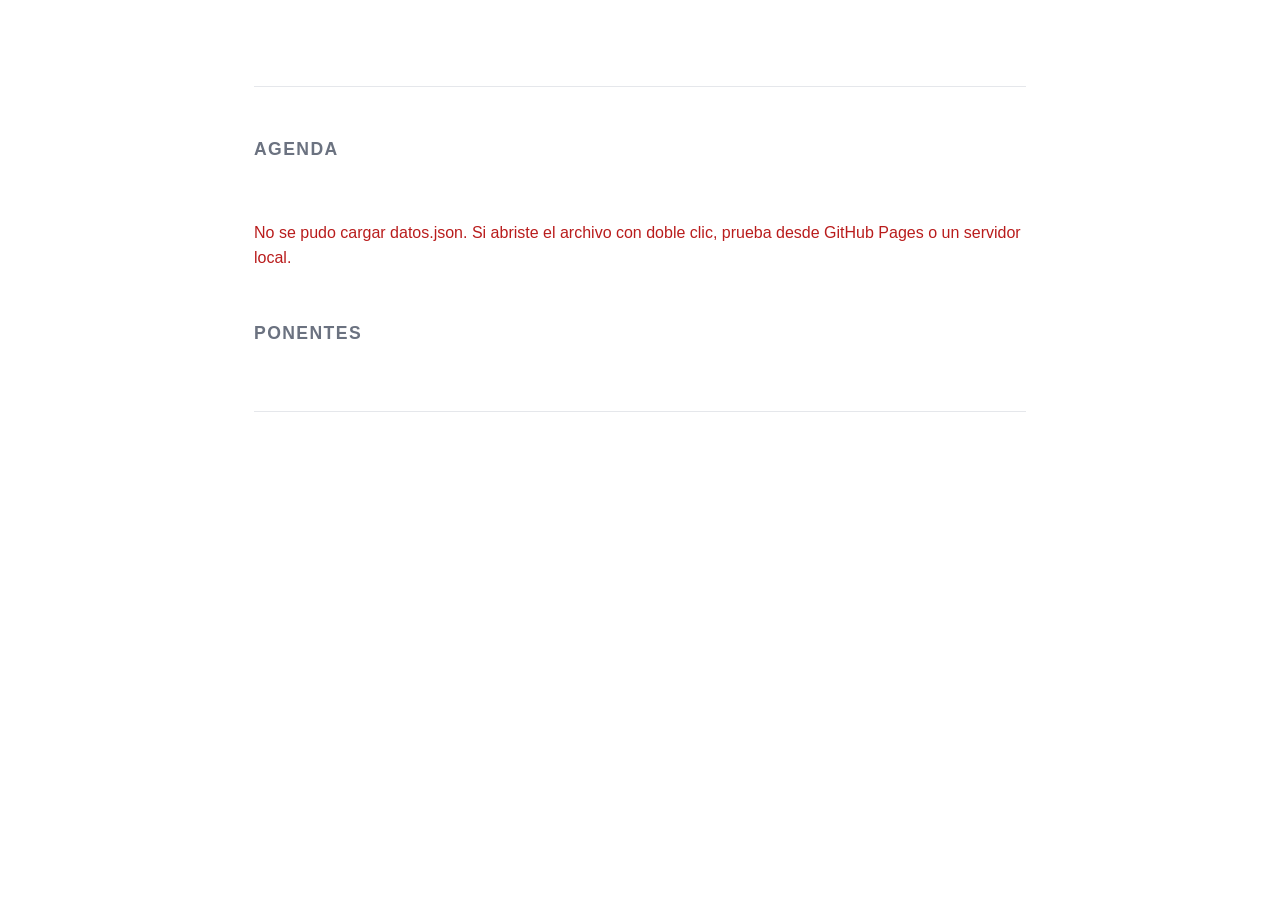
==== index.html @ ae920e00 "Add initial HTML structure for event page" ====
<!DOCTYPE html>
<html lang="es">
<head>
<meta charset="UTF-8">
<meta name="viewport" content="width=device-width, initial-scale=1.0">
<title>Jornadas de Investigación 2026</title>
<style>
  * { box-sizing: border-box; margin: 0; padding: 0; }
  :root {
    --text: #1a1a1a;
    --muted: #6b7280;
    --line: #e5e7eb;
    --bg: #ffffff;
    --accent: #111827;
  }
  body {
    font-family: -apple-system, BlinkMacSystemFont, "Segoe UI", Roboto, sans-serif;
    background: var(--bg);
    color: var(--text);
    line-height: 1.6;
    font-size: 16px;
  }
  .wrap { max-width: 820px; margin: 0 auto; padding: 3rem 1.5rem 5rem; }

  header {
    margin-bottom: 3rem;
    padding-bottom: 2rem;
    border-bottom: 1px solid var(--line);
  }
  header h1 { font-size: 1.9rem; font-weight: 600; letter-spacing: -0.02em; margin-bottom: 0.4rem; }
  header p { color: var(--muted); font-size: 1rem; }

  h2 {
    font-size: 1.1rem;
    font-weight: 600;
    text-transform: uppercase;
    letter-spacing: 0.08em;
    color: var(--muted);
    margin: 3rem 0 1.5rem;
  }

  .days { display: flex; flex-wrap: wrap; gap: 0.4rem; margin-bottom: 2rem; }
  .days button {
    background: none;
    border: 1px solid var(--line);
    padding: 0.45rem 0.9rem;
    border-radius: 6px;
    cursor: pointer;
    font-size: 0.88rem;
    font-family: inherit;
    color: var(--muted);
    transition: all 0.15s;
  }
  .days button:hover { border-color: var(--muted); color: var(--text); }
  .days button.active { background: var(--accent); color: white; border-color: var(--accent); }

  .day { display: none; }
  .day.active { display: block; }

  .slot {
    display: grid;
    grid-template-columns: 130px 1fr;
    gap: 1.5rem;
    padding: 1.1rem 0;
    border-bottom: 1px solid var(--line);
  }
  .slot:last-child { border-bottom: none; }
  .slot time {
    font-size: 0.85rem;
    color: var(--muted);
    font-variant-numeric: tabular-nums;
    padding-top: 0.15rem;
  }
  .slot-body { display: flex; flex-direction: column; gap: 0.9rem; }
  .item h3 { font-size: 1rem; font-weight: 500; margin-bottom: 0.2rem; }
  .item p { font-size: 0.88rem; color: var(--muted); }
  .item .nota { font-size: 0.82rem; color: var(--muted); font-style: italic; }

  .slot[data-tipo="pausa"] .item h3 {
    font-weight: 400;
    color: var(--muted);
    font-style: italic;
  }
  .slot[data-tipo="destacado"] .item h3 { font-weight: 600; }

  @media (min-width: 700px) {
    .slot-body.split {
      display: grid;
      grid-template-columns: 1fr 1fr;
      gap: 1.5rem;
    }
  }

  .speaker { padding: 1.5rem 0; border-bottom: 1px solid var(--line); }
  .speaker:last-child { border-bottom: none; }
  .speaker h3 { font-size: 1.05rem; font-weight: 600; margin-bottom: 0.15rem; }
  .speaker .country { font-size: 0.82rem; color: var(--muted); margin-bottom: 0.7rem; display: block; }
  .speaker p { font-size: 0.92rem; color: #374151; }

  footer {
    margin-top: 4rem;
    padding-top: 2rem;
    border-top: 1px solid var(--line);
    font-size: 0.85rem;
    color: var(--muted);
  }

  @media (max-width: 600px) {
    .wrap { padding: 2rem 1.2rem 4rem; }
    header h1 { font-size: 1.5rem; }
    .slot { grid-template-columns: 1fr; gap: 0.3rem; }
    .slot time { font-size: 0.8rem; }
  }
</style>
</head>
<body>

<div class="wrap">
  <header>
    <h1 id="titulo"></h1>
    <p id="subtitulo"></p>
  </header>

  <section>
    <h2>Agenda</h2>
    <div class="days" id="days"></div>
    <div id="agenda"></div>
  </section>

  <section>
    <h2>Ponentes</h2>
    <div id="ponentes"></div>
  </section>

  <footer id="footer"></footer>
</div>

<script>
  const el = (tag, cls) => {
    const n = document.createElement(tag);
    if (cls) n.className = cls;
    return n;
  };

  function renderEvento(evento) {
    document.getElementById('titulo').textContent = evento.titulo;
    document.getElementById('subtitulo').textContent = `${evento.fechas} · ${evento.lugar}`;
    document.getElementById('footer').textContent =
      `${evento.titulo} · ${evento.lugar} · ${new Date().getFullYear()}`;
    document.title = evento.titulo;
  }

  function renderAgenda(agenda) {
    const daysBar = document.getElementById('days');
    const cont = document.getElementById('agenda');

    agenda.forEach((dia, i) => {
      // Botón de día
      const btn = el('button', i === 0 ? 'active' : '');
      btn.textContent = dia.etiqueta;
      btn.dataset.day = dia.id;
      btn.addEventListener('click', () => {
        daysBar.querySelectorAll('button').forEach(b => b.classList.remove('active'));
        cont.querySelectorAll('.day').forEach(d => d.classList.remove('active'));
        btn.classList.add('active');
        document.getElementById('day-' + dia.id).classList.add('active');
      });
      daysBar.appendChild(btn);

      // Contenedor del día
      const dayDiv = el('div', 'day' + (i === 0 ? ' active' : ''));
      dayDiv.id = 'day-' + dia.id;

      dia.bloques.forEach(bloque => {
        const slot = el('div', 'slot');
        if (bloque.tipo) slot.dataset.tipo = bloque.tipo;

        const time = el('time');
        time.textContent = bloque.hora;
        slot.appendChild(time);

        const body = el('div', 'slot-body');
        if (bloque.items.length > 1) body.classList.add('split');

        bloque.items.forEach(item => {
          const div = el('div', 'item');
          const h3 = el('h3');
          h3.textContent = item.titulo;
          div.appendChild(h3);

          const meta = [item.ponente, item.lugar].filter(Boolean).join(' · ');
          if (meta) {
            const p = el('p');
            p.textContent = meta;
            div.appendChild(p);
          }
          if (item.nota) {
            const n = el('p', 'nota');
            n.textContent = item.nota;
            div.appendChild(n);
          }
          body.appendChild(div);
        });

        slot.appendChild(body);
        dayDiv.appendChild(slot);
      });

      cont.appendChild(dayDiv);
    });
  }

  function renderPonentes(ponentes) {
    const cont = document.getElementById('ponentes');
    ponentes.forEach(p => {
      const div = el('div', 'speaker');
      const h3 = el('h3');
      h3.textContent = p.nombre;
      div.appendChild(h3);

      const c = el('span', 'country');
      c.textContent = p.pais;
      div.appendChild(c);

      if (p.bio) {
        const bio = el('p');
        bio.textContent = p.bio;
        div.appendChild(bio);
      }
      cont.appendChild(div);
    });
  }

  fetch('datos.json')
    .then(res => res.json())
    .then(data => {
      renderEvento(data.evento);
      renderAgenda(data.agenda);
      renderPonentes(data.ponentes);
    })
    .catch(err => {
      document.getElementById('agenda').innerHTML =
        '<p style="color:#b91c1c">No se pudo cargar datos.json. Si abriste el archivo con doble clic, prueba desde GitHub Pages o un servidor local.</p>';
      console.error(err);
    });
</script>

</body>
</html>
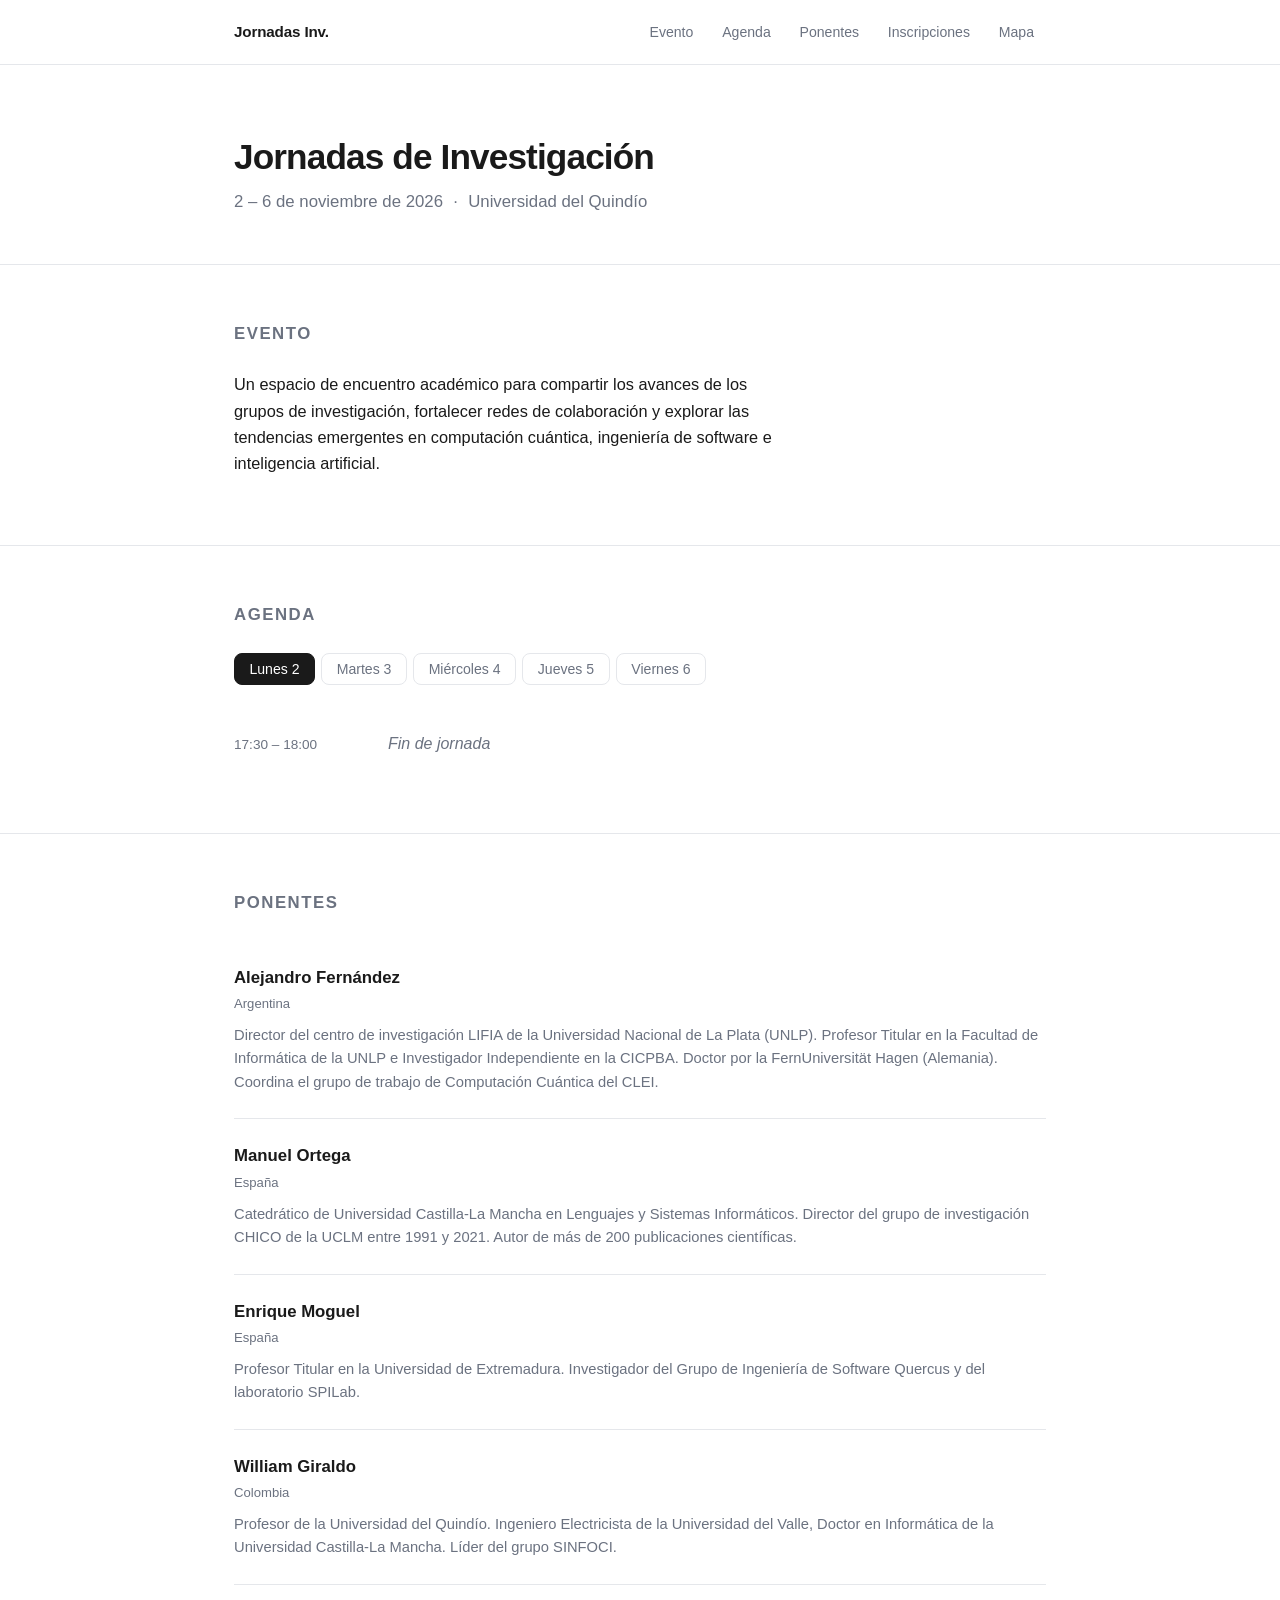
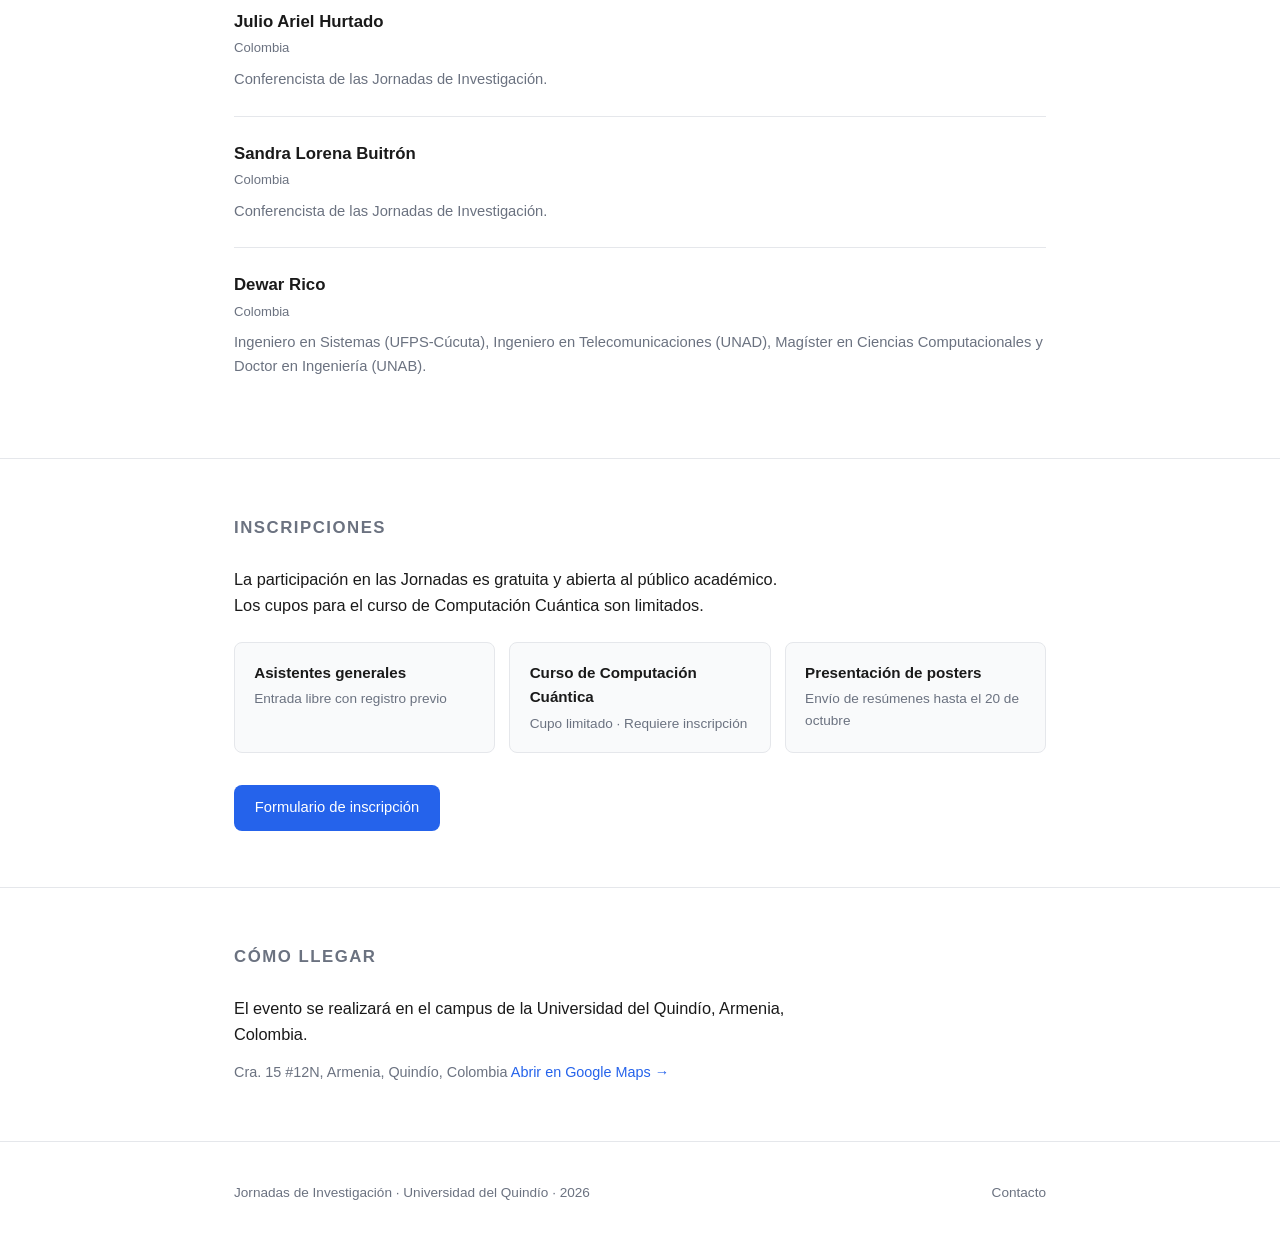
==== commit 25685d7d: "Refactor index.html for improved layout and styles Updated HTML structure and styles for better layo" ====
--- a/index.html
+++ b/index.html
@@ -3,56 +3,156 @@
 <head>
 <meta charset="UTF-8">
 <meta name="viewport" content="width=device-width, initial-scale=1.0">
-<title>Jornadas de Investigación 2026</title>
+<title>Jornadas de Investigación</title>
 <style>
   * { box-sizing: border-box; margin: 0; padding: 0; }
+
   :root {
-    --text: #1a1a1a;
-    --muted: #6b7280;
-    --line: #e5e7eb;
-    --bg: #ffffff;
-    --accent: #111827;
-  }
+    --color-acento: #2563eb;
+    --color-texto: #1a1a1a;
+    --color-texto-suave: #6b7280;
+    --color-fondo: #ffffff;
+    --color-fondo-suave: #f9fafb;
+    --color-borde: #e5e7eb;
+    --fuente: -apple-system, BlinkMacSystemFont, "Segoe UI", Roboto, sans-serif;
+    --ancho-maximo: 860px;
+    --radio-borde: 8px;
+  }
+
+  html { scroll-behavior: smooth; scroll-padding-top: 70px; }
+
   body {
-    font-family: -apple-system, BlinkMacSystemFont, "Segoe UI", Roboto, sans-serif;
-    background: var(--bg);
-    color: var(--text);
+    font-family: var(--fuente);
+    background: var(--color-fondo);
+    color: var(--color-texto);
     line-height: 1.6;
     font-size: 16px;
-  }
-  .wrap { max-width: 820px; margin: 0 auto; padding: 3rem 1.5rem 5rem; }
-
-  header {
-    margin-bottom: 3rem;
-    padding-bottom: 2rem;
-    border-bottom: 1px solid var(--line);
-  }
-  header h1 { font-size: 1.9rem; font-weight: 600; letter-spacing: -0.02em; margin-bottom: 0.4rem; }
-  header p { color: var(--muted); font-size: 1rem; }
+    -webkit-font-smoothing: antialiased;
+  }
+
+  .wrap {
+    max-width: var(--ancho-maximo);
+    margin: 0 auto;
+    padding: 0 1.5rem;
+  }
+
+  /* ---------- NAV ---------- */
+  .nav {
+    position: sticky;
+    top: 0;
+    z-index: 100;
+    background: rgba(255, 255, 255, 0.95);
+    backdrop-filter: saturate(180%) blur(8px);
+    border-bottom: 1px solid var(--color-borde);
+  }
+  .nav-inner {
+    max-width: var(--ancho-maximo);
+    margin: 0 auto;
+    padding: 0.9rem 1.5rem;
+    display: flex;
+    align-items: center;
+    justify-content: space-between;
+    gap: 1.5rem;
+  }
+  .nav-brand {
+    font-weight: 600;
+    font-size: 0.95rem;
+    color: var(--color-texto);
+    text-decoration: none;
+    letter-spacing: -0.01em;
+    white-space: nowrap;
+  }
+  .nav-links {
+    display: flex;
+    gap: 0.3rem;
+    list-style: none;
+    overflow-x: auto;
+    scrollbar-width: none;
+  }
+  .nav-links::-webkit-scrollbar { display: none; }
+  .nav-links a {
+    display: inline-block;
+    padding: 0.4rem 0.75rem;
+    font-size: 0.88rem;
+    color: var(--color-texto-suave);
+    text-decoration: none;
+    border-radius: var(--radio-borde);
+    transition: color 0.15s, background 0.15s;
+    white-space: nowrap;
+  }
+  .nav-links a:hover {
+    color: var(--color-acento);
+    background: var(--color-fondo-suave);
+  }
+
+  /* ---------- HERO ---------- */
+  .hero {
+    padding: 4.5rem 0 3rem;
+    border-bottom: 1px solid var(--color-borde);
+  }
+  .hero h1 {
+    font-size: 2.2rem;
+    font-weight: 600;
+    letter-spacing: -0.025em;
+    line-height: 1.15;
+    margin-bottom: 0.7rem;
+  }
+  .hero .meta {
+    color: var(--color-texto-suave);
+    font-size: 1.05rem;
+  }
+  .hero .meta span + span::before {
+    content: " · ";
+    margin: 0 0.35rem;
+  }
+
+  /* ---------- SECCIONES ---------- */
+  section.block {
+    padding: 3.5rem 0;
+    border-bottom: 1px solid var(--color-borde);
+  }
+  section.block:last-of-type { border-bottom: none; }
 
   h2 {
-    font-size: 1.1rem;
+    font-size: 1.05rem;
     font-weight: 600;
     text-transform: uppercase;
-    letter-spacing: 0.08em;
-    color: var(--muted);
-    margin: 3rem 0 1.5rem;
-  }
-
-  .days { display: flex; flex-wrap: wrap; gap: 0.4rem; margin-bottom: 2rem; }
+    letter-spacing: 0.09em;
+    color: var(--color-texto-suave);
+    margin-bottom: 1.5rem;
+  }
+
+  p.lead {
+    font-size: 1.02rem;
+    color: var(--color-texto);
+    max-width: 62ch;
+    margin-bottom: 0.8rem;
+  }
+
+  /* ---------- AGENDA ---------- */
+  .days {
+    display: flex;
+    flex-wrap: wrap;
+    gap: 0.4rem;
+    margin-bottom: 1.8rem;
+  }
   .days button {
     background: none;
-    border: 1px solid var(--line);
+    border: 1px solid var(--color-borde);
     padding: 0.45rem 0.9rem;
-    border-radius: 6px;
+    border-radius: var(--radio-borde);
     cursor: pointer;
     font-size: 0.88rem;
     font-family: inherit;
-    color: var(--muted);
+    color: var(--color-texto-suave);
     transition: all 0.15s;
   }
-  .days button:hover { border-color: var(--muted); color: var(--text); }
-  .days button.active { background: var(--accent); color: white; border-color: var(--accent); }
+  .days button:hover { border-color: var(--color-texto-suave); color: var(--color-texto); }
+  .days button.active {
+    background: var(--color-texto);
+    color: white;
+    border-color: var(--color-texto);
+  }
 
   .day { display: none; }
   .day.active { display: block; }
@@ -62,112 +162,262 @@
     grid-template-columns: 130px 1fr;
     gap: 1.5rem;
     padding: 1.1rem 0;
-    border-bottom: 1px solid var(--line);
+    border-bottom: 1px solid var(--color-borde);
   }
   .slot:last-child { border-bottom: none; }
   .slot time {
     font-size: 0.85rem;
-    color: var(--muted);
+    color: var(--color-texto-suave);
     font-variant-numeric: tabular-nums;
     padding-top: 0.15rem;
   }
   .slot-body { display: flex; flex-direction: column; gap: 0.9rem; }
-  .item h3 { font-size: 1rem; font-weight: 500; margin-bottom: 0.2rem; }
-  .item p { font-size: 0.88rem; color: var(--muted); }
-  .item .nota { font-size: 0.82rem; color: var(--muted); font-style: italic; }
-
+  .item h3 { font-size: 1rem; font-weight: 500; margin-bottom: 0.15rem; }
+  .item p { font-size: 0.88rem; color: var(--color-texto-suave); }
+  .item .nota { font-size: 0.82rem; font-style: italic; }
   .slot[data-tipo="pausa"] .item h3 {
     font-weight: 400;
-    color: var(--muted);
+    color: var(--color-texto-suave);
     font-style: italic;
   }
   .slot[data-tipo="destacado"] .item h3 { font-weight: 600; }
 
   @media (min-width: 700px) {
-    .slot-body.split {
-      display: grid;
-      grid-template-columns: 1fr 1fr;
-      gap: 1.5rem;
-    }
-  }
-
-  .speaker { padding: 1.5rem 0; border-bottom: 1px solid var(--line); }
+    .slot-body.split { display: grid; grid-template-columns: 1fr 1fr; gap: 1.5rem; }
+  }
+
+  /* ---------- PONENTES ---------- */
+  .speaker {
+    padding: 1.5rem 0;
+    border-bottom: 1px solid var(--color-borde);
+  }
   .speaker:last-child { border-bottom: none; }
-  .speaker h3 { font-size: 1.05rem; font-weight: 600; margin-bottom: 0.15rem; }
-  .speaker .country { font-size: 0.82rem; color: var(--muted); margin-bottom: 0.7rem; display: block; }
-  .speaker p { font-size: 0.92rem; color: #374151; }
-
+  .speaker h3 { font-size: 1.05rem; font-weight: 600; margin-bottom: 0.1rem; }
+  .speaker .country {
+    font-size: 0.82rem;
+    color: var(--color-texto-suave);
+    margin-bottom: 0.6rem;
+    display: block;
+  }
+  .speaker p { font-size: 0.92rem; color: var(--color-texto-suave); }
+
+  /* ---------- INSCRIPCIONES ---------- */
+  .insc-items {
+    display: grid;
+    gap: 0.9rem;
+    margin: 1.5rem 0 2rem;
+    grid-template-columns: repeat(auto-fit, minmax(220px, 1fr));
+  }
+  .insc-item {
+    padding: 1.1rem 1.2rem;
+    border: 1px solid var(--color-borde);
+    border-radius: var(--radio-borde);
+    background: var(--color-fondo-suave);
+  }
+  .insc-item h3 { font-size: 0.95rem; font-weight: 600; margin-bottom: 0.2rem; }
+  .insc-item p { font-size: 0.85rem; color: var(--color-texto-suave); }
+
+  .btn {
+    display: inline-block;
+    padding: 0.7rem 1.3rem;
+    background: var(--color-acento);
+    color: white;
+    text-decoration: none;
+    border-radius: var(--radio-borde);
+    font-size: 0.92rem;
+    font-weight: 500;
+    transition: opacity 0.15s;
+  }
+  .btn:hover { opacity: 0.88; }
+
+  /* ---------- MAPA ---------- */
+  .map-embed {
+    width: 100%;
+    aspect-ratio: 16 / 9;
+    border: 1px solid var(--color-borde);
+    border-radius: var(--radio-borde);
+    overflow: hidden;
+    margin-top: 1.2rem;
+    background: var(--color-fondo-suave);
+  }
+  .map-embed iframe { width: 100%; height: 100%; border: 0; display: block; }
+  .map-address {
+    font-size: 0.9rem;
+    color: var(--color-texto-suave);
+    margin-top: 0.9rem;
+  }
+  .map-address a { color: var(--color-acento); text-decoration: none; }
+  .map-address a:hover { text-decoration: underline; }
+
+  /* ---------- FOOTER ---------- */
   footer {
-    margin-top: 4rem;
-    padding-top: 2rem;
-    border-top: 1px solid var(--line);
+    padding: 2.5rem 0 3rem;
     font-size: 0.85rem;
-    color: var(--muted);
-  }
-
-  @media (max-width: 600px) {
-    .wrap { padding: 2rem 1.2rem 4rem; }
-    header h1 { font-size: 1.5rem; }
+    color: var(--color-texto-suave);
+    display: flex;
+    flex-wrap: wrap;
+    gap: 1rem;
+    justify-content: space-between;
+    align-items: center;
+    border-top: 1px solid var(--color-borde);
+  }
+  footer a { color: var(--color-texto-suave); text-decoration: none; }
+  footer a:hover { color: var(--color-acento); }
+
+  /* ---------- MOBILE ---------- */
+  @media (max-width: 640px) {
+    .hero { padding: 3rem 0 2rem; }
+    .hero h1 { font-size: 1.65rem; }
+    section.block { padding: 2.5rem 0; }
     .slot { grid-template-columns: 1fr; gap: 0.3rem; }
     .slot time { font-size: 0.8rem; }
+    .nav-brand { display: none; }
+    .nav-inner { padding: 0.7rem 1.2rem; justify-content: center; }
   }
 </style>
 </head>
 <body>
 
-<div class="wrap">
-  <header>
-    <h1 id="titulo"></h1>
-    <p id="subtitulo"></p>
-  </header>
-
-  <section>
+<!-- NAV -->
+<nav class="nav">
+  <div class="nav-inner">
+    <a href="#top" class="nav-brand" id="nav-brand"></a>
+    <ul class="nav-links" id="nav-links"></ul>
+  </div>
+</nav>
+
+<!-- HERO -->
+<header class="hero" id="top">
+  <div class="wrap">
+    <h1 id="hero-titulo"></h1>
+    <p class="meta" id="hero-meta"></p>
+  </div>
+</header>
+
+<!-- EVENTO -->
+<section class="block" id="evento">
+  <div class="wrap">
+    <h2>Evento</h2>
+    <p class="lead" id="evento-desc"></p>
+  </div>
+</section>
+
+<!-- AGENDA -->
+<section class="block" id="agenda">
+  <div class="wrap">
     <h2>Agenda</h2>
     <div class="days" id="days"></div>
-    <div id="agenda"></div>
-  </section>
-
-  <section>
+    <div id="agenda-container"></div>
+  </div>
+</section>
+
+<!-- PONENTES -->
+<section class="block" id="ponentes">
+  <div class="wrap">
     <h2>Ponentes</h2>
-    <div id="ponentes"></div>
-  </section>
-
-  <footer id="footer"></footer>
-</div>
+    <div id="ponentes-container"></div>
+  </div>
+</section>
+
+<!-- INSCRIPCIONES -->
+<section class="block" id="inscripciones">
+  <div class="wrap">
+    <h2 id="insc-titulo">Inscripciones</h2>
+    <p class="lead" id="insc-desc"></p>
+    <div class="insc-items" id="insc-items"></div>
+    <a href="#" class="btn" id="insc-boton"></a>
+  </div>
+</section>
+
+<!-- MAPA -->
+<section class="block" id="mapa">
+  <div class="wrap">
+    <h2 id="mapa-titulo">Cómo llegar</h2>
+    <p class="lead" id="mapa-desc"></p>
+    <div class="map-embed" id="mapa-embed"></div>
+    <p class="map-address" id="mapa-address"></p>
+  </div>
+</section>
+
+<!-- FOOTER -->
+<footer>
+  <div class="wrap" style="display:flex;flex-wrap:wrap;gap:1rem;justify-content:space-between;align-items:center;width:100%;">
+    <span id="footer-texto"></span>
+    <span id="footer-enlaces"></span>
+  </div>
+</footer>
 
 <script>
+  const $ = id => document.getElementById(id);
   const el = (tag, cls) => {
     const n = document.createElement(tag);
     if (cls) n.className = cls;
     return n;
   };
 
-  function renderEvento(evento) {
-    document.getElementById('titulo').textContent = evento.titulo;
-    document.getElementById('subtitulo').textContent = `${evento.fechas} · ${evento.lugar}`;
-    document.getElementById('footer').textContent =
-      `${evento.titulo} · ${evento.lugar} · ${new Date().getFullYear()}`;
-    document.title = evento.titulo;
-  }
-
+  /* -------- TEMA -------- */
+  function aplicarTema(t) {
+    if (!t) return;
+    const root = document.documentElement;
+    const map = {
+      colorAcento: '--color-acento',
+      colorTexto: '--color-texto',
+      colorTextoSuave: '--color-texto-suave',
+      colorFondo: '--color-fondo',
+      colorFondoSuave: '--color-fondo-suave',
+      colorBorde: '--color-borde',
+      fuente: '--fuente',
+      anchoMaximo: '--ancho-maximo',
+      radioBorde: '--radio-borde'
+    };
+    Object.entries(map).forEach(([k, v]) => {
+      if (t[k]) root.style.setProperty(v, t[k]);
+    });
+  }
+
+  /* -------- EVENTO / HERO / NAV -------- */
+  function renderEvento(ev, nav) {
+    document.title = ev.titulo;
+    $('hero-titulo').textContent = ev.titulo;
+    const meta = $('hero-meta');
+    meta.innerHTML = '';
+    [ev.fechas, ev.lugar].filter(Boolean).forEach(txt => {
+      const s = el('span');
+      s.textContent = txt;
+      meta.appendChild(s);
+    });
+
+    $('nav-brand').textContent = ev.tituloCorto || ev.titulo;
+    $('evento-desc').textContent = ev.descripcion || '';
+
+    const links = $('nav-links');
+    links.innerHTML = '';
+    nav.forEach(item => {
+      const li = el('li');
+      const a = el('a');
+      a.href = '#' + item.ancla;
+      a.textContent = item.etiqueta;
+      li.appendChild(a);
+      links.appendChild(li);
+    });
+  }
+
+  /* -------- AGENDA -------- */
   function renderAgenda(agenda) {
-    const daysBar = document.getElementById('days');
-    const cont = document.getElementById('agenda');
+    const daysBar = $('days');
+    const cont = $('agenda-container');
 
     agenda.forEach((dia, i) => {
-      // Botón de día
       const btn = el('button', i === 0 ? 'active' : '');
       btn.textContent = dia.etiqueta;
-      btn.dataset.day = dia.id;
       btn.addEventListener('click', () => {
         daysBar.querySelectorAll('button').forEach(b => b.classList.remove('active'));
         cont.querySelectorAll('.day').forEach(d => d.classList.remove('active'));
         btn.classList.add('active');
-        document.getElementById('day-' + dia.id).classList.add('active');
+        $('day-' + dia.id).classList.add('active');
       });
       daysBar.appendChild(btn);
 
-      // Contenedor del día
       const dayDiv = el('div', 'day' + (i === 0 ? ' active' : ''));
       dayDiv.id = 'day-' + dia.id;
 
@@ -210,9 +460,10 @@
     });
   }
 
-  function renderPonentes(ponentes) {
-    const cont = document.getElementById('ponentes');
-    ponentes.forEach(p => {
+  /* -------- PONENTES -------- */
+  function renderPonentes(lista) {
+    const cont = $('ponentes-container');
+    lista.forEach(p => {
       const div = el('div', 'speaker');
       const h3 = el('h3');
       h3.textContent = p.nombre;
@@ -231,16 +482,103 @@
     });
   }
 
-  fetch('datos.json')
+  /* -------- INSCRIPCIONES -------- */
+  function renderInscripciones(insc) {
+    if (!insc) return;
+    if (insc.titulo) $('insc-titulo').textContent = insc.titulo;
+    $('insc-desc').textContent = insc.descripcion || '';
+
+    const cont = $('insc-items');
+    (insc.items || []).forEach(item => {
+      const div = el('div', 'insc-item');
+      const h3 = el('h3');
+      h3.textContent = item.titulo;
+      div.appendChild(h3);
+      if (item.detalle) {
+        const p = el('p');
+        p.textContent = item.detalle;
+        div.appendChild(p);
+      }
+      cont.appendChild(div);
+    });
+
+    const btn = $('insc-boton');
+    if (insc.botonTexto && insc.botonUrl) {
+      btn.textContent = insc.botonTexto;
+      btn.href = insc.botonUrl;
+      btn.style.display = 'inline-block';
+      if (insc.botonUrl.startsWith('http')) {
+        btn.target = '_blank';
+        btn.rel = 'noopener';
+      }
+    } else {
+      btn.style.display = 'none';
+    }
+  }
+
+  /* -------- MAPA -------- */
+  function renderMapa(m) {
+    if (!m) return;
+    if (m.titulo) $('mapa-titulo').textContent = m.titulo;
+    $('mapa-desc').textContent = m.descripcion || '';
+
+    const cont = $('mapa-embed');
+    if (m.embedUrl) {
+      const iframe = document.createElement('iframe');
+      iframe.src = m.embedUrl;
+      iframe.loading = 'lazy';
+      iframe.referrerPolicy = 'no-referrer-when-downgrade';
+      iframe.allowFullscreen = true;
+      cont.appendChild(iframe);
+      cont.style.display = 'block';
+    } else {
+      cont.style.display = 'none';
+    }
+
+    const addr = $('mapa-address');
+    addr.innerHTML = '';
+    if (m.direccion || m.enlaceExterno) {
+      if (m.direccion) addr.textContent = m.direccion + ' ';
+      if (m.enlaceExterno) {
+        const a = el('a');
+        a.href = m.enlaceExterno;
+        a.target = '_blank';
+        a.rel = 'noopener';
+        a.textContent = 'Abrir en Google Maps →';
+        addr.appendChild(a);
+      }
+    }
+  }
+
+  /* -------- FOOTER -------- */
+  function renderFooter(f) {
+    if (!f) return;
+    $('footer-texto').textContent = f.texto || '';
+    const cont = $('footer-enlaces');
+    (f.enlaces || []).forEach(e => {
+      const a = el('a');
+      a.href = e.url;
+      a.textContent = e.etiqueta;
+      a.style.marginLeft = '1rem';
+      cont.appendChild(a);
+    });
+  }
+
+  /* -------- CARGA -------- */
+  fetch('datos.json?v=' + Date.now())
     .then(res => res.json())
     .then(data => {
-      renderEvento(data.evento);
-      renderAgenda(data.agenda);
-      renderPonentes(data.ponentes);
+      aplicarTema(data.tema);
+      renderEvento(data.evento, data.navegacion || []);
+      renderAgenda(data.agenda || []);
+      renderPonentes(data.ponentes || []);
+      renderInscripciones(data.inscripciones);
+      renderMapa(data.mapa);
+      renderFooter(data.footer);
     })
     .catch(err => {
-      document.getElementById('agenda').innerHTML =
-        '<p style="color:#b91c1c">No se pudo cargar datos.json. Si abriste el archivo con doble clic, prueba desde GitHub Pages o un servidor local.</p>';
+      document.body.insertAdjacentHTML('afterbegin',
+        '<p style="padding:1rem;background:#fee2e2;color:#991b1b;font-family:sans-serif;">No se pudo cargar <code>datos.json</code>. Ábrelo desde GitHub Pages o un servidor local (no con doble clic).</p>');
       console.error(err);
     });
 </script>
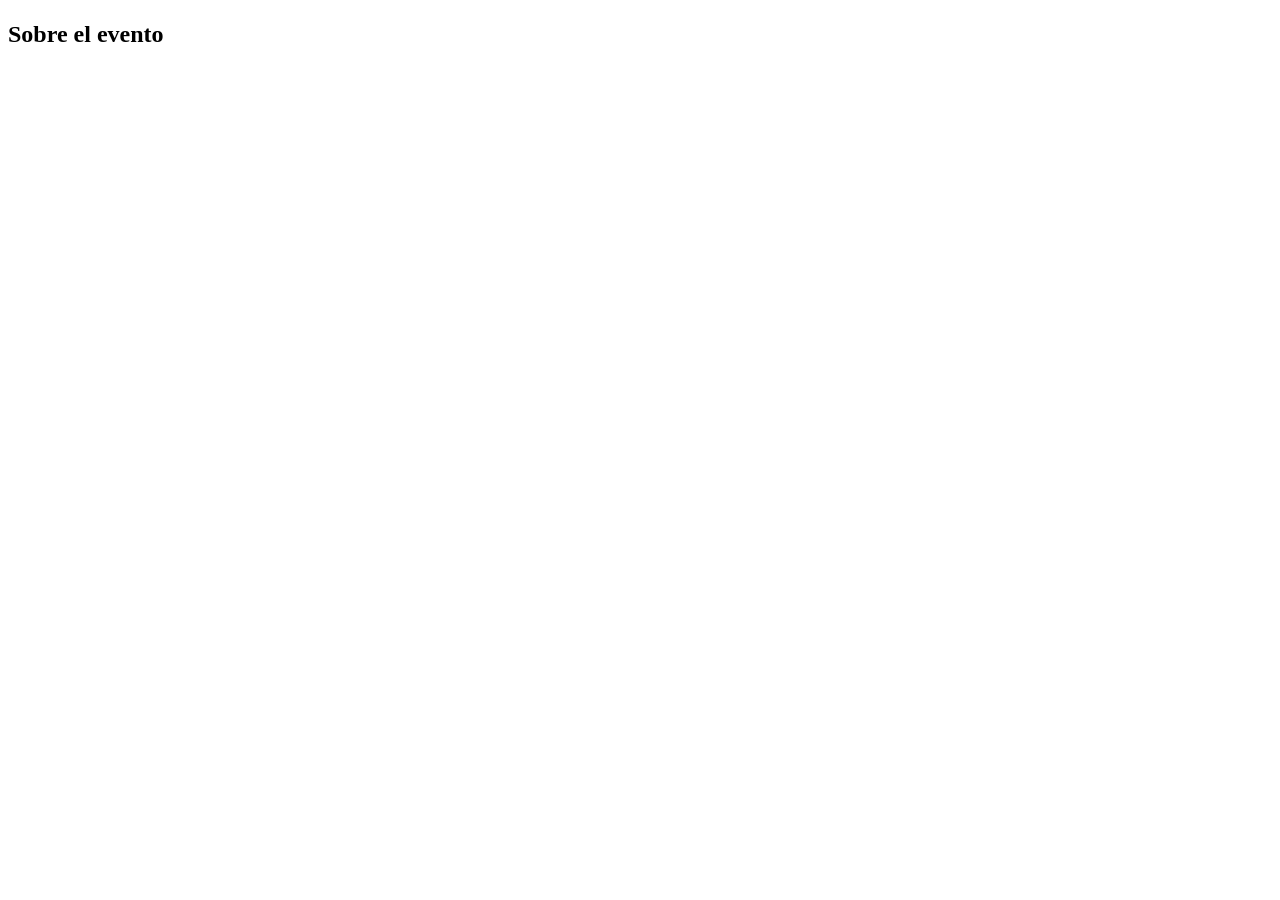
==== commit ef42c046: "Refactor index.html structure and content" ====
--- a/index.html
+++ b/index.html
@@ -3,585 +3,39 @@
 <head>
 <meta charset="UTF-8">
 <meta name="viewport" content="width=device-width, initial-scale=1.0">
-<title>Jornadas de Investigación</title>
-<style>
-  * { box-sizing: border-box; margin: 0; padding: 0; }
+<title>Evento · Jornadas de Investigación</title>
+<link rel="stylesheet" href="styles.css">
+</head>
+<body data-page="evento">
 
-  :root {
-    --color-acento: #2563eb;
-    --color-texto: #1a1a1a;
-    --color-texto-suave: #6b7280;
-    --color-fondo: #ffffff;
-    --color-fondo-suave: #f9fafb;
-    --color-borde: #e5e7eb;
-    --fuente: -apple-system, BlinkMacSystemFont, "Segoe UI", Roboto, sans-serif;
-    --ancho-maximo: 860px;
-    --radio-borde: 8px;
-  }
-
-  html { scroll-behavior: smooth; scroll-padding-top: 70px; }
-
-  body {
-    font-family: var(--fuente);
-    background: var(--color-fondo);
-    color: var(--color-texto);
-    line-height: 1.6;
-    font-size: 16px;
-    -webkit-font-smoothing: antialiased;
-  }
-
-  .wrap {
-    max-width: var(--ancho-maximo);
-    margin: 0 auto;
-    padding: 0 1.5rem;
-  }
-
-  /* ---------- NAV ---------- */
-  .nav {
-    position: sticky;
-    top: 0;
-    z-index: 100;
-    background: rgba(255, 255, 255, 0.95);
-    backdrop-filter: saturate(180%) blur(8px);
-    border-bottom: 1px solid var(--color-borde);
-  }
-  .nav-inner {
-    max-width: var(--ancho-maximo);
-    margin: 0 auto;
-    padding: 0.9rem 1.5rem;
-    display: flex;
-    align-items: center;
-    justify-content: space-between;
-    gap: 1.5rem;
-  }
-  .nav-brand {
-    font-weight: 600;
-    font-size: 0.95rem;
-    color: var(--color-texto);
-    text-decoration: none;
-    letter-spacing: -0.01em;
-    white-space: nowrap;
-  }
-  .nav-links {
-    display: flex;
-    gap: 0.3rem;
-    list-style: none;
-    overflow-x: auto;
-    scrollbar-width: none;
-  }
-  .nav-links::-webkit-scrollbar { display: none; }
-  .nav-links a {
-    display: inline-block;
-    padding: 0.4rem 0.75rem;
-    font-size: 0.88rem;
-    color: var(--color-texto-suave);
-    text-decoration: none;
-    border-radius: var(--radio-borde);
-    transition: color 0.15s, background 0.15s;
-    white-space: nowrap;
-  }
-  .nav-links a:hover {
-    color: var(--color-acento);
-    background: var(--color-fondo-suave);
-  }
-
-  /* ---------- HERO ---------- */
-  .hero {
-    padding: 4.5rem 0 3rem;
-    border-bottom: 1px solid var(--color-borde);
-  }
-  .hero h1 {
-    font-size: 2.2rem;
-    font-weight: 600;
-    letter-spacing: -0.025em;
-    line-height: 1.15;
-    margin-bottom: 0.7rem;
-  }
-  .hero .meta {
-    color: var(--color-texto-suave);
-    font-size: 1.05rem;
-  }
-  .hero .meta span + span::before {
-    content: " · ";
-    margin: 0 0.35rem;
-  }
-
-  /* ---------- SECCIONES ---------- */
-  section.block {
-    padding: 3.5rem 0;
-    border-bottom: 1px solid var(--color-borde);
-  }
-  section.block:last-of-type { border-bottom: none; }
-
-  h2 {
-    font-size: 1.05rem;
-    font-weight: 600;
-    text-transform: uppercase;
-    letter-spacing: 0.09em;
-    color: var(--color-texto-suave);
-    margin-bottom: 1.5rem;
-  }
-
-  p.lead {
-    font-size: 1.02rem;
-    color: var(--color-texto);
-    max-width: 62ch;
-    margin-bottom: 0.8rem;
-  }
-
-  /* ---------- AGENDA ---------- */
-  .days {
-    display: flex;
-    flex-wrap: wrap;
-    gap: 0.4rem;
-    margin-bottom: 1.8rem;
-  }
-  .days button {
-    background: none;
-    border: 1px solid var(--color-borde);
-    padding: 0.45rem 0.9rem;
-    border-radius: var(--radio-borde);
-    cursor: pointer;
-    font-size: 0.88rem;
-    font-family: inherit;
-    color: var(--color-texto-suave);
-    transition: all 0.15s;
-  }
-  .days button:hover { border-color: var(--color-texto-suave); color: var(--color-texto); }
-  .days button.active {
-    background: var(--color-texto);
-    color: white;
-    border-color: var(--color-texto);
-  }
-
-  .day { display: none; }
-  .day.active { display: block; }
-
-  .slot {
-    display: grid;
-    grid-template-columns: 130px 1fr;
-    gap: 1.5rem;
-    padding: 1.1rem 0;
-    border-bottom: 1px solid var(--color-borde);
-  }
-  .slot:last-child { border-bottom: none; }
-  .slot time {
-    font-size: 0.85rem;
-    color: var(--color-texto-suave);
-    font-variant-numeric: tabular-nums;
-    padding-top: 0.15rem;
-  }
-  .slot-body { display: flex; flex-direction: column; gap: 0.9rem; }
-  .item h3 { font-size: 1rem; font-weight: 500; margin-bottom: 0.15rem; }
-  .item p { font-size: 0.88rem; color: var(--color-texto-suave); }
-  .item .nota { font-size: 0.82rem; font-style: italic; }
-  .slot[data-tipo="pausa"] .item h3 {
-    font-weight: 400;
-    color: var(--color-texto-suave);
-    font-style: italic;
-  }
-  .slot[data-tipo="destacado"] .item h3 { font-weight: 600; }
-
-  @media (min-width: 700px) {
-    .slot-body.split { display: grid; grid-template-columns: 1fr 1fr; gap: 1.5rem; }
-  }
-
-  /* ---------- PONENTES ---------- */
-  .speaker {
-    padding: 1.5rem 0;
-    border-bottom: 1px solid var(--color-borde);
-  }
-  .speaker:last-child { border-bottom: none; }
-  .speaker h3 { font-size: 1.05rem; font-weight: 600; margin-bottom: 0.1rem; }
-  .speaker .country {
-    font-size: 0.82rem;
-    color: var(--color-texto-suave);
-    margin-bottom: 0.6rem;
-    display: block;
-  }
-  .speaker p { font-size: 0.92rem; color: var(--color-texto-suave); }
-
-  /* ---------- INSCRIPCIONES ---------- */
-  .insc-items {
-    display: grid;
-    gap: 0.9rem;
-    margin: 1.5rem 0 2rem;
-    grid-template-columns: repeat(auto-fit, minmax(220px, 1fr));
-  }
-  .insc-item {
-    padding: 1.1rem 1.2rem;
-    border: 1px solid var(--color-borde);
-    border-radius: var(--radio-borde);
-    background: var(--color-fondo-suave);
-  }
-  .insc-item h3 { font-size: 0.95rem; font-weight: 600; margin-bottom: 0.2rem; }
-  .insc-item p { font-size: 0.85rem; color: var(--color-texto-suave); }
-
-  .btn {
-    display: inline-block;
-    padding: 0.7rem 1.3rem;
-    background: var(--color-acento);
-    color: white;
-    text-decoration: none;
-    border-radius: var(--radio-borde);
-    font-size: 0.92rem;
-    font-weight: 500;
-    transition: opacity 0.15s;
-  }
-  .btn:hover { opacity: 0.88; }
-
-  /* ---------- MAPA ---------- */
-  .map-embed {
-    width: 100%;
-    aspect-ratio: 16 / 9;
-    border: 1px solid var(--color-borde);
-    border-radius: var(--radio-borde);
-    overflow: hidden;
-    margin-top: 1.2rem;
-    background: var(--color-fondo-suave);
-  }
-  .map-embed iframe { width: 100%; height: 100%; border: 0; display: block; }
-  .map-address {
-    font-size: 0.9rem;
-    color: var(--color-texto-suave);
-    margin-top: 0.9rem;
-  }
-  .map-address a { color: var(--color-acento); text-decoration: none; }
-  .map-address a:hover { text-decoration: underline; }
-
-  /* ---------- FOOTER ---------- */
-  footer {
-    padding: 2.5rem 0 3rem;
-    font-size: 0.85rem;
-    color: var(--color-texto-suave);
-    display: flex;
-    flex-wrap: wrap;
-    gap: 1rem;
-    justify-content: space-between;
-    align-items: center;
-    border-top: 1px solid var(--color-borde);
-  }
-  footer a { color: var(--color-texto-suave); text-decoration: none; }
-  footer a:hover { color: var(--color-acento); }
-
-  /* ---------- MOBILE ---------- */
-  @media (max-width: 640px) {
-    .hero { padding: 3rem 0 2rem; }
-    .hero h1 { font-size: 1.65rem; }
-    section.block { padding: 2.5rem 0; }
-    .slot { grid-template-columns: 1fr; gap: 0.3rem; }
-    .slot time { font-size: 0.8rem; }
-    .nav-brand { display: none; }
-    .nav-inner { padding: 0.7rem 1.2rem; justify-content: center; }
-  }
-</style>
-</head>
-<body>
-
-<!-- NAV -->
 <nav class="nav">
   <div class="nav-inner">
-    <a href="#top" class="nav-brand" id="nav-brand"></a>
+    <a href="index.html" class="nav-brand" id="nav-brand"></a>
     <ul class="nav-links" id="nav-links"></ul>
   </div>
 </nav>
 
-<!-- HERO -->
-<header class="hero" id="top">
+<header class="hero">
   <div class="wrap">
-    <h1 id="hero-titulo"></h1>
-    <p class="meta" id="hero-meta"></p>
+    <h1 id="evento-titulo"></h1>
+    <p class="meta" id="evento-meta"></p>
   </div>
 </header>
 
-<!-- EVENTO -->
-<section class="block" id="evento">
+<section class="block">
   <div class="wrap">
-    <h2>Evento</h2>
+    <h2>Sobre el evento</h2>
     <p class="lead" id="evento-desc"></p>
   </div>
 </section>
 
-<!-- AGENDA -->
-<section class="block" id="agenda">
-  <div class="wrap">
-    <h2>Agenda</h2>
-    <div class="days" id="days"></div>
-    <div id="agenda-container"></div>
-  </div>
-</section>
-
-<!-- PONENTES -->
-<section class="block" id="ponentes">
-  <div class="wrap">
-    <h2>Ponentes</h2>
-    <div id="ponentes-container"></div>
-  </div>
-</section>
-
-<!-- INSCRIPCIONES -->
-<section class="block" id="inscripciones">
-  <div class="wrap">
-    <h2 id="insc-titulo">Inscripciones</h2>
-    <p class="lead" id="insc-desc"></p>
-    <div class="insc-items" id="insc-items"></div>
-    <a href="#" class="btn" id="insc-boton"></a>
-  </div>
-</section>
-
-<!-- MAPA -->
-<section class="block" id="mapa">
-  <div class="wrap">
-    <h2 id="mapa-titulo">Cómo llegar</h2>
-    <p class="lead" id="mapa-desc"></p>
-    <div class="map-embed" id="mapa-embed"></div>
-    <p class="map-address" id="mapa-address"></p>
-  </div>
-</section>
-
-<!-- FOOTER -->
 <footer>
-  <div class="wrap" style="display:flex;flex-wrap:wrap;gap:1rem;justify-content:space-between;align-items:center;width:100%;">
+  <div class="wrap footer-inner">
     <span id="footer-texto"></span>
     <span id="footer-enlaces"></span>
   </div>
 </footer>
 
-<script>
-  const $ = id => document.getElementById(id);
-  const el = (tag, cls) => {
-    const n = document.createElement(tag);
-    if (cls) n.className = cls;
-    return n;
-  };
-
-  /* -------- TEMA -------- */
-  function aplicarTema(t) {
-    if (!t) return;
-    const root = document.documentElement;
-    const map = {
-      colorAcento: '--color-acento',
-      colorTexto: '--color-texto',
-      colorTextoSuave: '--color-texto-suave',
-      colorFondo: '--color-fondo',
-      colorFondoSuave: '--color-fondo-suave',
-      colorBorde: '--color-borde',
-      fuente: '--fuente',
-      anchoMaximo: '--ancho-maximo',
-      radioBorde: '--radio-borde'
-    };
-    Object.entries(map).forEach(([k, v]) => {
-      if (t[k]) root.style.setProperty(v, t[k]);
-    });
-  }
-
-  /* -------- EVENTO / HERO / NAV -------- */
-  function renderEvento(ev, nav) {
-    document.title = ev.titulo;
-    $('hero-titulo').textContent = ev.titulo;
-    const meta = $('hero-meta');
-    meta.innerHTML = '';
-    [ev.fechas, ev.lugar].filter(Boolean).forEach(txt => {
-      const s = el('span');
-      s.textContent = txt;
-      meta.appendChild(s);
-    });
-
-    $('nav-brand').textContent = ev.tituloCorto || ev.titulo;
-    $('evento-desc').textContent = ev.descripcion || '';
-
-    const links = $('nav-links');
-    links.innerHTML = '';
-    nav.forEach(item => {
-      const li = el('li');
-      const a = el('a');
-      a.href = '#' + item.ancla;
-      a.textContent = item.etiqueta;
-      li.appendChild(a);
-      links.appendChild(li);
-    });
-  }
-
-  /* -------- AGENDA -------- */
-  function renderAgenda(agenda) {
-    const daysBar = $('days');
-    const cont = $('agenda-container');
-
-    agenda.forEach((dia, i) => {
-      const btn = el('button', i === 0 ? 'active' : '');
-      btn.textContent = dia.etiqueta;
-      btn.addEventListener('click', () => {
-        daysBar.querySelectorAll('button').forEach(b => b.classList.remove('active'));
-        cont.querySelectorAll('.day').forEach(d => d.classList.remove('active'));
-        btn.classList.add('active');
-        $('day-' + dia.id).classList.add('active');
-      });
-      daysBar.appendChild(btn);
-
-      const dayDiv = el('div', 'day' + (i === 0 ? ' active' : ''));
-      dayDiv.id = 'day-' + dia.id;
-
-      dia.bloques.forEach(bloque => {
-        const slot = el('div', 'slot');
-        if (bloque.tipo) slot.dataset.tipo = bloque.tipo;
-
-        const time = el('time');
-        time.textContent = bloque.hora;
-        slot.appendChild(time);
-
-        const body = el('div', 'slot-body');
-        if (bloque.items.length > 1) body.classList.add('split');
-
-        bloque.items.forEach(item => {
-          const div = el('div', 'item');
-          const h3 = el('h3');
-          h3.textContent = item.titulo;
-          div.appendChild(h3);
-
-          const meta = [item.ponente, item.lugar].filter(Boolean).join(' · ');
-          if (meta) {
-            const p = el('p');
-            p.textContent = meta;
-            div.appendChild(p);
-          }
-          if (item.nota) {
-            const n = el('p', 'nota');
-            n.textContent = item.nota;
-            div.appendChild(n);
-          }
-          body.appendChild(div);
-        });
-
-        slot.appendChild(body);
-        dayDiv.appendChild(slot);
-      });
-
-      cont.appendChild(dayDiv);
-    });
-  }
-
-  /* -------- PONENTES -------- */
-  function renderPonentes(lista) {
-    const cont = $('ponentes-container');
-    lista.forEach(p => {
-      const div = el('div', 'speaker');
-      const h3 = el('h3');
-      h3.textContent = p.nombre;
-      div.appendChild(h3);
-
-      const c = el('span', 'country');
-      c.textContent = p.pais;
-      div.appendChild(c);
-
-      if (p.bio) {
-        const bio = el('p');
-        bio.textContent = p.bio;
-        div.appendChild(bio);
-      }
-      cont.appendChild(div);
-    });
-  }
-
-  /* -------- INSCRIPCIONES -------- */
-  function renderInscripciones(insc) {
-    if (!insc) return;
-    if (insc.titulo) $('insc-titulo').textContent = insc.titulo;
-    $('insc-desc').textContent = insc.descripcion || '';
-
-    const cont = $('insc-items');
-    (insc.items || []).forEach(item => {
-      const div = el('div', 'insc-item');
-      const h3 = el('h3');
-      h3.textContent = item.titulo;
-      div.appendChild(h3);
-      if (item.detalle) {
-        const p = el('p');
-        p.textContent = item.detalle;
-        div.appendChild(p);
-      }
-      cont.appendChild(div);
-    });
-
-    const btn = $('insc-boton');
-    if (insc.botonTexto && insc.botonUrl) {
-      btn.textContent = insc.botonTexto;
-      btn.href = insc.botonUrl;
-      btn.style.display = 'inline-block';
-      if (insc.botonUrl.startsWith('http')) {
-        btn.target = '_blank';
-        btn.rel = 'noopener';
-      }
-    } else {
-      btn.style.display = 'none';
-    }
-  }
-
-  /* -------- MAPA -------- */
-  function renderMapa(m) {
-    if (!m) return;
-    if (m.titulo) $('mapa-titulo').textContent = m.titulo;
-    $('mapa-desc').textContent = m.descripcion || '';
-
-    const cont = $('mapa-embed');
-    if (m.embedUrl) {
-      const iframe = document.createElement('iframe');
-      iframe.src = m.embedUrl;
-      iframe.loading = 'lazy';
-      iframe.referrerPolicy = 'no-referrer-when-downgrade';
-      iframe.allowFullscreen = true;
-      cont.appendChild(iframe);
-      cont.style.display = 'block';
-    } else {
-      cont.style.display = 'none';
-    }
-
-    const addr = $('mapa-address');
-    addr.innerHTML = '';
-    if (m.direccion || m.enlaceExterno) {
-      if (m.direccion) addr.textContent = m.direccion + ' ';
-      if (m.enlaceExterno) {
-        const a = el('a');
-        a.href = m.enlaceExterno;
-        a.target = '_blank';
-        a.rel = 'noopener';
-        a.textContent = 'Abrir en Google Maps →';
-        addr.appendChild(a);
-      }
-    }
-  }
-
-  /* -------- FOOTER -------- */
-  function renderFooter(f) {
-    if (!f) return;
-    $('footer-texto').textContent = f.texto || '';
-    const cont = $('footer-enlaces');
-    (f.enlaces || []).forEach(e => {
-      const a = el('a');
-      a.href = e.url;
-      a.textContent = e.etiqueta;
-      a.style.marginLeft = '1rem';
-      cont.appendChild(a);
-    });
-  }
-
-  /* -------- CARGA -------- */
-  fetch('datos.json?v=' + Date.now())
-    .then(res => res.json())
-    .then(data => {
-      aplicarTema(data.tema);
-      renderEvento(data.evento, data.navegacion || []);
-      renderAgenda(data.agenda || []);
-      renderPonentes(data.ponentes || []);
-      renderInscripciones(data.inscripciones);
-      renderMapa(data.mapa);
-      renderFooter(data.footer);
-    })
-    .catch(err => {
-      document.body.insertAdjacentHTML('afterbegin',
-        '<p style="padding:1rem;background:#fee2e2;color:#991b1b;font-family:sans-serif;">No se pudo cargar <code>datos.json</code>. Ábrelo desde GitHub Pages o un servidor local (no con doble clic).</p>');
-      console.error(err);
-    });
-</script>
-
+<script src="app.js"></script>
 </body>
 </html>
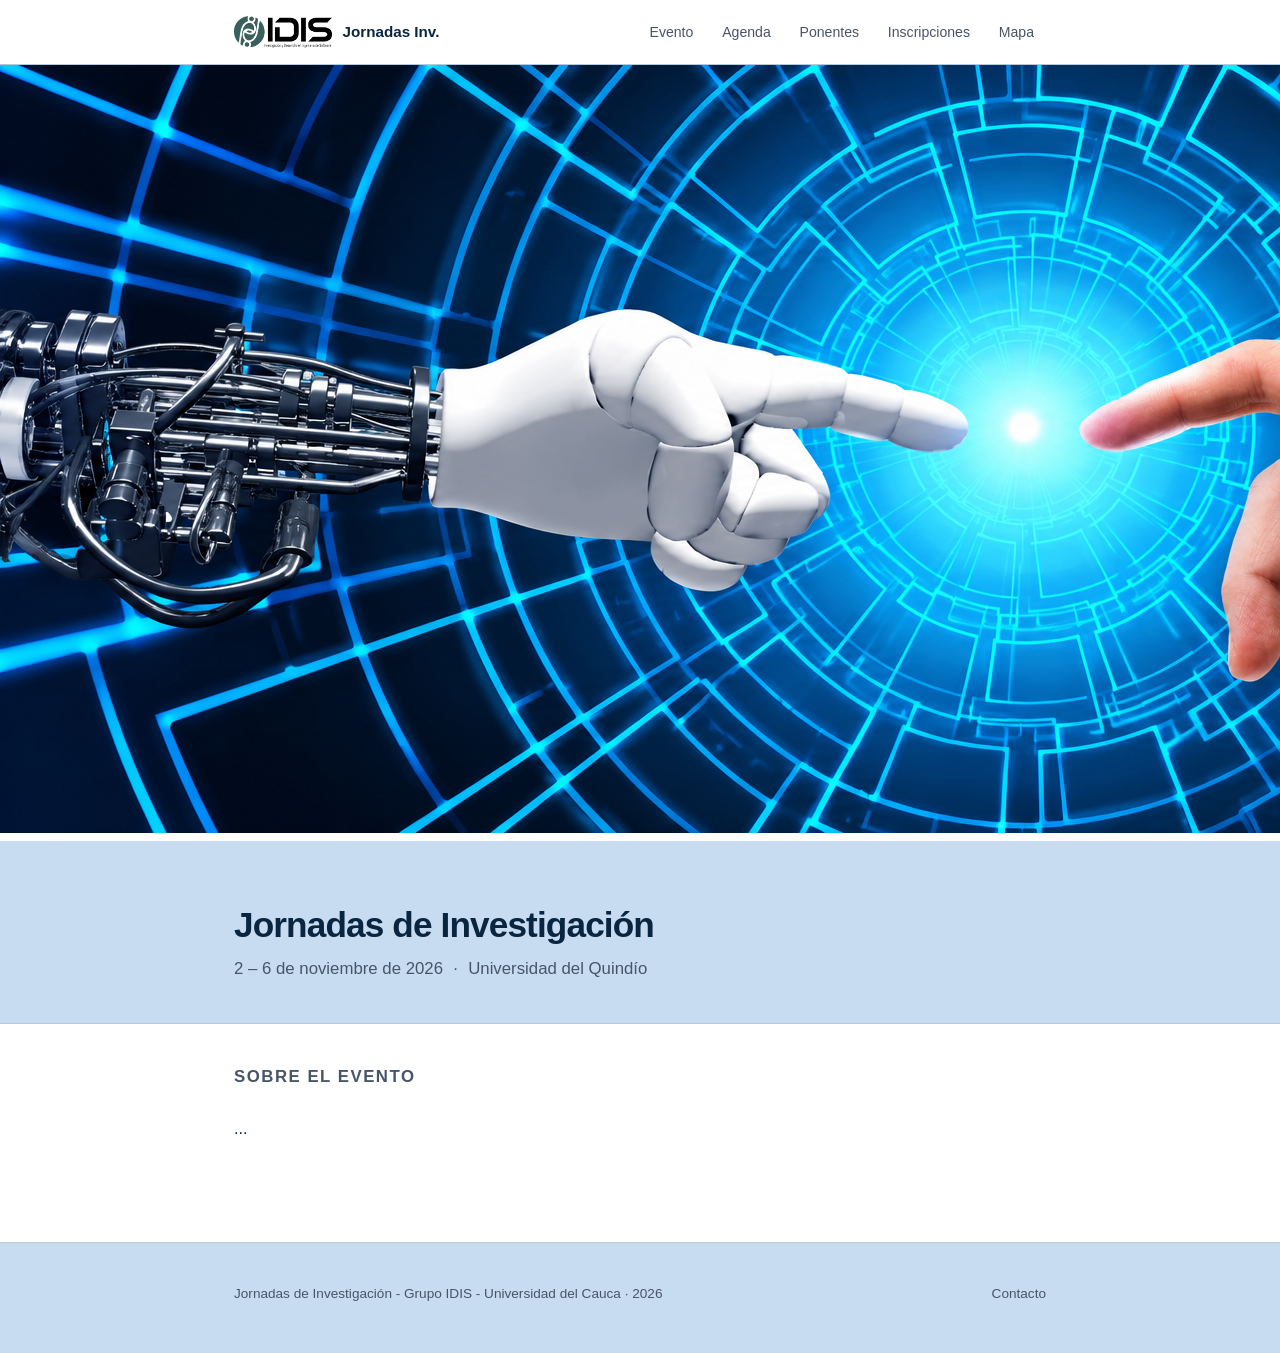
==== commit 4bd019d3: "Add banner div to index.html" ====
--- a/index.html
+++ b/index.html
@@ -14,7 +14,7 @@
     <ul class="nav-links" id="nav-links"></ul>
   </div>
 </nav>
-
+<div id="banner" class="banner"></div>
 <header class="hero">
   <div class="wrap">
     <h1 id="evento-titulo"></h1>
--- a/styles.css
+++ b/styles.css
@@ -0,0 +1,231 @@
+* { box-sizing: border-box; margin: 0; padding: 0; }
+
+:root {
+  --color-acento: #00ABE4;
+  --color-texto: #0a2540;
+  --color-texto-suave: #64748b;
+  --color-fondo: #FFFFFF;
+  --color-fondo-suave: #E9F1FA;
+  --color-borde: #d8e4ef;
+  --fuente: -apple-system, BlinkMacSystemFont, "Segoe UI", Roboto, sans-serif;
+  --ancho-maximo: 860px;
+  --radio-borde: 8px;
+}
+
+html { scroll-behavior: smooth; }
+
+body {
+  font-family: var(--fuente);
+  background: var(--color-fondo);
+  color: var(--color-texto);
+  line-height: 1.6;
+  font-size: 16px;
+  -webkit-font-smoothing: antialiased;
+}
+
+.wrap {
+  max-width: var(--ancho-maximo);
+  margin: 0 auto;
+  padding: 0 1.5rem;
+}
+
+/* NAV */
+.nav {
+  position: sticky;
+  top: 0;
+  z-index: 100;
+  background: rgba(255,255,255,0.95);
+  backdrop-filter: saturate(180%) blur(8px);
+  border-bottom: 1px solid var(--color-borde);
+}
+.nav-inner {
+  max-width: var(--ancho-maximo);
+  margin: 0 auto;
+  padding: 0.9rem 1.5rem;
+  display: flex;
+  align-items: center;
+  justify-content: space-between;
+  gap: 1.5rem;
+}
+.nav-brand {
+  display: flex;
+  align-items: center;
+  gap: 0.6rem;
+  font-weight: 600;
+  font-size: 0.95rem;
+  color: var(--color-texto);
+  text-decoration: none;
+  white-space: nowrap;
+}
+.nav-logo {
+  height: 32px;
+  width: auto;
+  display: block;
+}
+.nav-links {
+  display: flex;
+  gap: 0.3rem;
+  list-style: none;
+  overflow-x: auto;
+  scrollbar-width: none;
+}
+.nav-links::-webkit-scrollbar { display: none; }
+.nav-links a {
+  display: inline-block;
+  padding: 0.4rem 0.75rem;
+  font-size: 0.88rem;
+  color: var(--color-texto-suave);
+  text-decoration: none;
+  border-radius: var(--radio-borde);
+  transition: color 0.15s, background 0.15s;
+  white-space: nowrap;
+}
+.nav-links a:hover { color: var(--color-acento); background: var(--color-fondo-suave); }
+.nav-links a.active { color: var(--color-acento); background: var(--color-fondo-suave); font-weight: 600; }
+
+/* HERO / HEADER */
+.hero { padding: 4rem 0 2.5rem; border-bottom: 1px solid var(--color-borde); background: var(--color-fondo-suave); }
+.hero h1 { font-size: 2.2rem; font-weight: 600; letter-spacing: -0.025em; line-height: 1.15; margin-bottom: 0.7rem; color: var(--color-texto); }
+.hero .meta { color: var(--color-texto-suave); font-size: 1.05rem; }
+.hero .meta span + span::before { content: " · "; margin: 0 0.35rem; }
+
+.page-header { padding: 3rem 0 2rem; border-bottom: 1px solid var(--color-borde); background: var(--color-fondo-suave); }
+.page-header h1 { font-size: 1.8rem; font-weight: 600; letter-spacing: -0.02em; color: var(--color-texto); }
+
+/* SECCIONES */
+section.block { padding: 2.5rem 0; }
+section.block:last-of-type { border-bottom: none; }
+
+h2 {
+  font-size: 1.05rem;
+  font-weight: 600;
+  text-transform: uppercase;
+  letter-spacing: 0.09em;
+  color: var(--color-texto-suave);
+  margin-bottom: 1.5rem;
+}
+
+p.lead { font-size: 1.02rem; max-width: 65ch; margin-bottom: 0.8rem; }
+
+/* AGENDA */
+.days { display: flex; flex-wrap: wrap; gap: 0.4rem; margin-bottom: 1.8rem; }
+.days button {
+  background: none;
+  border: 1px solid var(--color-borde);
+  padding: 0.45rem 0.9rem;
+  border-radius: var(--radio-borde);
+  cursor: pointer;
+  font-size: 0.88rem;
+  font-family: inherit;
+  color: var(--color-texto-suave);
+  transition: all 0.15s;
+}
+.days button:hover { border-color: var(--color-acento); color: var(--color-acento); }
+.days button.active { background: var(--color-acento); color: white; border-color: var(--color-acento); }
+
+.day { display: none; }
+.day.active { display: block; }
+
+.slot {
+  display: grid;
+  grid-template-columns: 130px 1fr;
+  gap: 1.5rem;
+  padding: 1.1rem 0;
+  border-bottom: 1px solid var(--color-borde);
+}
+.slot:last-child { border-bottom: none; }
+.slot time { font-size: 0.85rem; color: var(--color-texto-suave); font-variant-numeric: tabular-nums; padding-top: 0.15rem; }
+.slot-body { display: flex; flex-direction: column; gap: 0.9rem; }
+.item h3 { font-size: 1rem; font-weight: 500; margin-bottom: 0.15rem; }
+.item p { font-size: 0.88rem; color: var(--color-texto-suave); }
+.item .nota { font-size: 0.82rem; font-style: italic; }
+.slot[data-tipo="pausa"] .item h3 { font-weight: 400; color: var(--color-texto-suave); font-style: italic; }
+.slot[data-tipo="destacado"] .item h3 { font-weight: 600; color: var(--color-acento); }
+
+@media (min-width: 700px) {
+  .slot-body.split { display: grid; grid-template-columns: 1fr 1fr; gap: 1.5rem; }
+}
+
+/* PONENTES */
+.speaker { padding: 1.5rem 0; border-bottom: 1px solid var(--color-borde); }
+.speaker:last-child { border-bottom: none; }
+.speaker h3 { font-size: 1.05rem; font-weight: 600; margin-bottom: 0.1rem; }
+.speaker .country {
+  font-size: 0.75rem;
+  font-weight: 600;
+  text-transform: uppercase;
+  letter-spacing: 0.06em;
+  color: var(--color-acento);
+  margin-bottom: 0.6rem;
+  display: block;
+}
+.speaker p { font-size: 0.92rem; color: var(--color-texto-suave); }
+
+/* INSCRIPCIONES */
+.insc-items {
+  display: grid;
+  gap: 0.9rem;
+  margin: 1.5rem 0 2rem;
+  grid-template-columns: repeat(auto-fit, minmax(220px, 1fr));
+}
+.insc-item {
+  padding: 1.1rem 1.2rem;
+  border: 1px solid var(--color-borde);
+  border-radius: var(--radio-borde);
+  background: var(--color-fondo-suave);
+}
+.insc-item h3 { font-size: 0.95rem; font-weight: 600; margin-bottom: 0.2rem; color: var(--color-texto); }
+.insc-item p { font-size: 0.85rem; color: var(--color-texto-suave); }
+
+.btn {
+  display: inline-block;
+  padding: 0.7rem 1.3rem;
+  background: var(--color-acento);
+  color: #ffffff;
+  text-decoration: none;
+  border-radius: var(--radio-borde);
+  font-size: 0.92rem;
+  font-weight: 600;
+  transition: opacity 0.15s, transform 0.1s;
+}
+.btn:hover { opacity: 0.9; }
+
+/* MAPA */
+.map-embed {
+  width: 100%;
+  aspect-ratio: 16 / 9;
+  border: 1px solid var(--color-borde);
+  border-radius: var(--radio-borde);
+  overflow: hidden;
+  margin-top: 1.2rem;
+  background: var(--color-fondo-suave);
+}
+.map-embed iframe { width: 100%; height: 100%; border: 0; display: block; }
+.map-address { font-size: 0.9rem; color: var(--color-texto-suave); margin-top: 0.9rem; }
+.map-address a { color: var(--color-acento); text-decoration: none; }
+.map-address a:hover { text-decoration: underline; }
+
+/* FOOTER */
+footer {
+  padding: 2.5rem 0 3rem;
+  font-size: 0.85rem;
+  color: var(--color-texto-suave);
+  border-top: 1px solid var(--color-borde);
+  margin-top: 3rem;
+  background: var(--color-fondo-suave);
+}
+footer .footer-inner { display: flex; flex-wrap: wrap; gap: 1rem; justify-content: space-between; align-items: center; }
+footer a { color: var(--color-texto-suave); text-decoration: none; margin-left: 1rem; }
+footer a:hover { color: var(--color-acento); }
+
+/* MOBILE */
+@media (max-width: 640px) {
+  .hero { padding: 2.5rem 0 1.8rem; }
+  .hero h1 { font-size: 1.65rem; }
+  .page-header { padding: 2rem 0 1.4rem; }
+  .page-header h1 { font-size: 1.4rem; }
+  .slot { grid-template-columns: 1fr; gap: 0.3rem; }
+  .slot time { font-size: 0.8rem; }
+  .nav-brand { display: none; }
+  .nav-inner { padding: 0.7rem 1.2rem; justify-content: center; }
+}
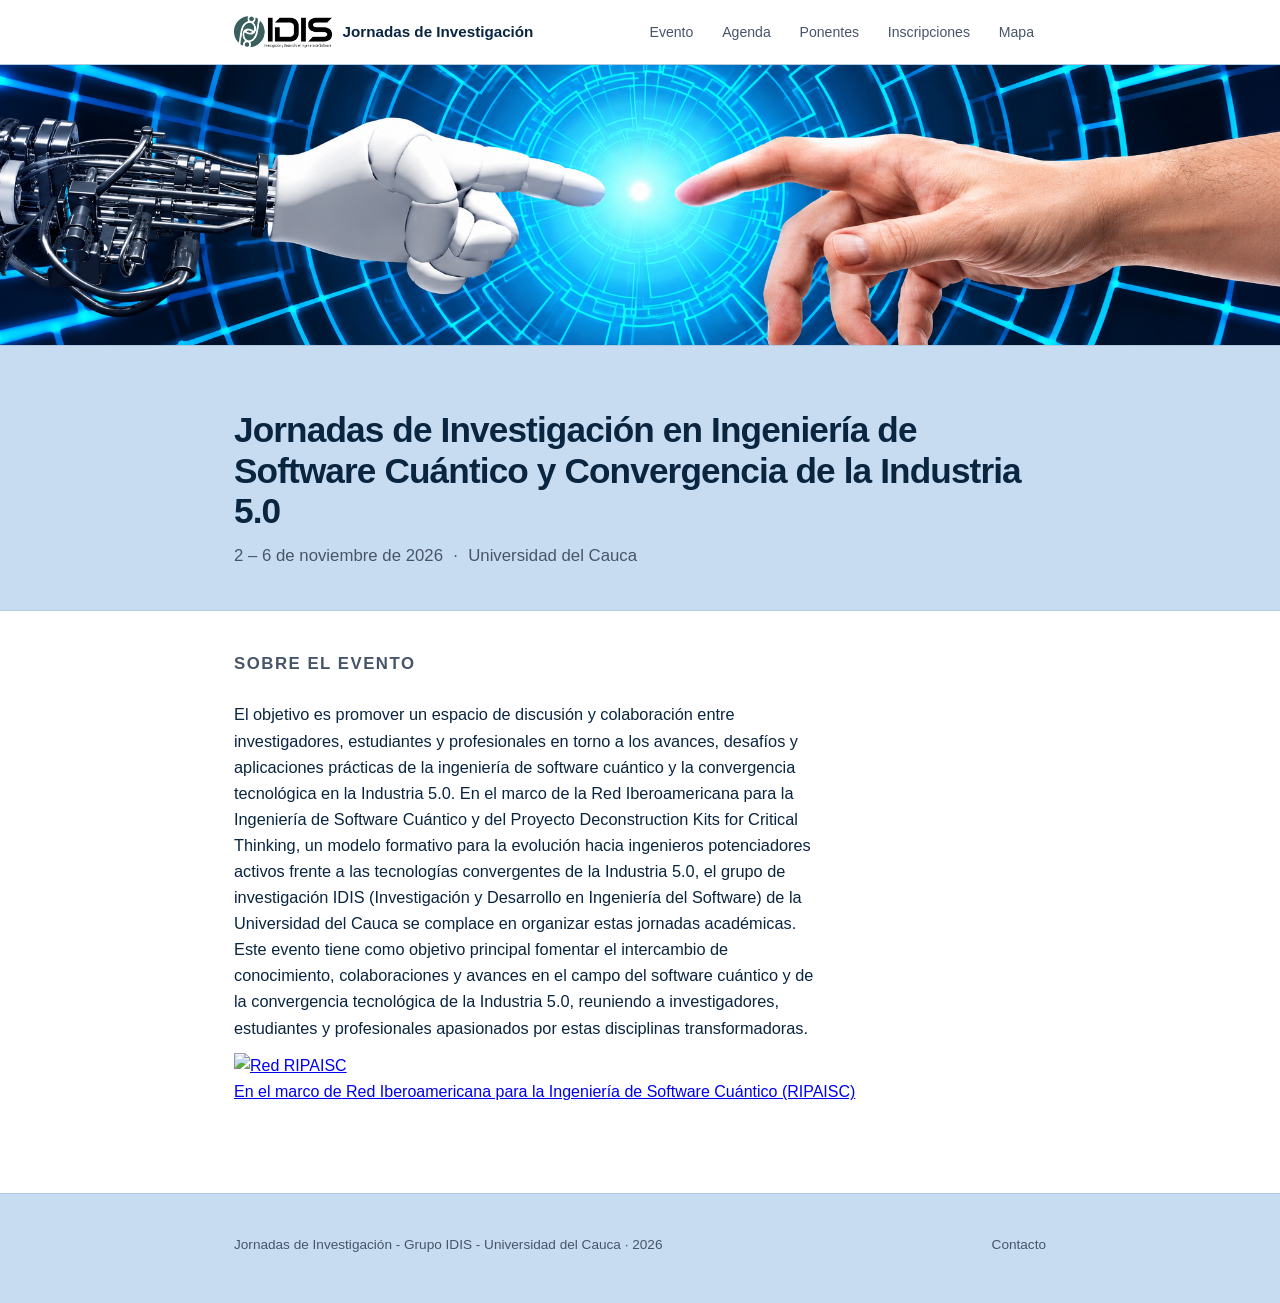
==== commit 31bd1831: "Add RIPAISC section to index.html Added a new section for RIPAISC with logo and description." ====
--- a/index.html
+++ b/index.html
@@ -26,6 +26,18 @@
   <div class="wrap">
     <h2>Sobre el evento</h2>
     <p class="lead" id="evento-desc"></p>
+
+    <!-- 👇 Bloque RIPAISC -->
+    <div class="red-card">
+      <a href="https://www.ripaisc.net/" target="_blank" rel="noopener" class="red-card-link">
+        <img src="img/ripaisc-logo.png" alt="Red RIPAISC" class="red-card-logo">
+        <div class="red-card-text">
+          <span class="red-card-label">En el marco de</span>
+          <span class="red-card-name">Red Iberoamericana para la Ingeniería de Software Cuántico (RIPAISC)</span>
+        </div>
+      </a>
+    </div>
+    <!-- ☝️ Fin bloque RIPAISC -->
   </div>
 </section>
 
--- a/styles.css
+++ b/styles.css
@@ -108,44 +108,197 @@
 p.lead { font-size: 1.02rem; max-width: 65ch; margin-bottom: 0.8rem; }
 
 /* AGENDA */
-.days { display: flex; flex-wrap: wrap; gap: 0.4rem; margin-bottom: 1.8rem; }
+.days { 
+  display: flex; 
+  flex-wrap: wrap; 
+  gap: 0.4rem; 
+  margin-bottom: 2rem; 
+  padding-bottom: 1rem;
+  border-bottom: 1px solid var(--color-borde);
+}
 .days button {
   background: none;
   border: 1px solid var(--color-borde);
-  padding: 0.45rem 0.9rem;
-  border-radius: var(--radio-borde);
+  padding: 0.5rem 1rem;
+  border-radius: 999px;
   cursor: pointer;
   font-size: 0.88rem;
   font-family: inherit;
-  color: var(--color-texto-suave);
-  transition: all 0.15s;
-}
-.days button:hover { border-color: var(--color-acento); color: var(--color-acento); }
-.days button.active { background: var(--color-acento); color: white; border-color: var(--color-acento); }
+  font-weight: 500;
+  color: var(--color-texto-suave);
+  transition: all 0.2s;
+}
+.days button:hover { 
+  border-color: var(--color-acento); 
+  color: var(--color-acento); 
+  background: var(--color-fondo-suave);
+}
+.days button.active { 
+  background: var(--color-acento); 
+  color: white; 
+  border-color: var(--color-acento); 
+  box-shadow: 0 2px 8px rgba(0, 136, 184, 0.25);
+}
 
 .day { display: none; }
-.day.active { display: block; }
+.day.active { display: block; animation: fadeIn 0.3s ease; }
+
+@keyframes fadeIn {
+  from { opacity: 0; transform: translateY(4px); }
+  to { opacity: 1; transform: translateY(0); }
+}
+
+/* Timeline */
+.timeline {
+  position: relative;
+  padding-left: 1.5rem;
+}
+.timeline::before {
+  content: '';
+  position: absolute;
+  left: 6px;
+  top: 8px;
+  bottom: 8px;
+  width: 2px;
+  background: var(--color-borde);
+  border-radius: 2px;
+}
 
 .slot {
-  display: grid;
-  grid-template-columns: 130px 1fr;
-  gap: 1.5rem;
-  padding: 1.1rem 0;
-  border-bottom: 1px solid var(--color-borde);
-}
-.slot:last-child { border-bottom: none; }
-.slot time { font-size: 0.85rem; color: var(--color-texto-suave); font-variant-numeric: tabular-nums; padding-top: 0.15rem; }
-.slot-body { display: flex; flex-direction: column; gap: 0.9rem; }
-.item h3 { font-size: 1rem; font-weight: 500; margin-bottom: 0.15rem; }
-.item p { font-size: 0.88rem; color: var(--color-texto-suave); }
-.item .nota { font-size: 0.82rem; font-style: italic; }
-.slot[data-tipo="pausa"] .item h3 { font-weight: 400; color: var(--color-texto-suave); font-style: italic; }
-.slot[data-tipo="destacado"] .item h3 { font-weight: 600; color: var(--color-acento); }
-
+  position: relative;
+  padding: 1rem 0 1.4rem 0;
+  border-bottom: none;
+}
+
+.slot::before {
+  content: '';
+  position: absolute;
+  left: -1.5rem;
+  top: 1.4rem;
+  width: 14px;
+  height: 14px;
+  background: white;
+  border: 2px solid var(--color-acento);
+  border-radius: 50%;
+  z-index: 1;
+}
+
+.slot[data-tipo="pausa"]::before {
+  border-color: #cbd5e1;
+  background: #f1f5f9;
+}
+.slot[data-tipo="destacado"]::before {
+  background: var(--color-acento);
+  border-color: var(--color-acento);
+  box-shadow: 0 0 0 4px rgba(0, 136, 184, 0.15);
+}
+
+.slot-time {
+  font-size: 0.78rem;
+  font-weight: 600;
+  color: var(--color-acento);
+  text-transform: uppercase;
+  letter-spacing: 0.04em;
+  margin-bottom: 0.5rem;
+  font-variant-numeric: tabular-nums;
+}
+.slot[data-tipo="pausa"] .slot-time {
+  color: var(--color-texto-suave);
+}
+
+.slot-body { 
+  display: flex; 
+  flex-direction: column; 
+  gap: 0.75rem; 
+}
+
+.item {
+  background: white;
+  border: 1px solid var(--color-borde);
+  border-radius: 10px;
+  padding: 1rem 1.2rem;
+  transition: transform 0.15s, box-shadow 0.15s, border-color 0.15s;
+}
+.item:hover {
+  transform: translateY(-1px);
+  box-shadow: 0 4px 12px rgba(0, 0, 0, 0.06);
+  border-color: var(--color-acento);
+}
+
+.item h3 { 
+  font-size: 1rem; 
+  font-weight: 600; 
+  margin-bottom: 0.3rem; 
+  color: var(--color-texto);
+  line-height: 1.35;
+}
+.item p { 
+  font-size: 0.88rem; 
+  color: var(--color-texto-suave); 
+  display: flex;
+  align-items: center;
+  gap: 0.35rem;
+}
+.item .nota { 
+  font-size: 0.82rem; 
+  font-style: italic; 
+  color: var(--color-texto-suave);
+  margin-top: 0.3rem;
+}
+
+/* Íconos por tipo de actividad */
+.item::before {
+  content: '';
+  display: inline-block;
+  width: 8px;
+  height: 8px;
+  border-radius: 50%;
+  background: var(--color-acento);
+  margin-right: 0.5rem;
+  vertical-align: middle;
+}
+.slot[data-tipo="pausa"] .item {
+  background: #f8fafc;
+  border-style: dashed;
+}
+.slot[data-tipo="pausa"] .item h3 {
+  font-weight: 500;
+  color: var(--color-texto-suave);
+  font-style: italic;
+}
+.slot[data-tipo="pausa"] .item::before {
+  background: #cbd5e1;
+}
+
+.slot[data-tipo="destacado"] .item {
+  background: linear-gradient(135deg, #f0f9ff 0%, #e0f2fe 100%);
+  border-color: var(--color-acento);
+  border-width: 2px;
+}
+.slot[data-tipo="destacado"] .item h3 {
+  font-weight: 700;
+  color: var(--color-acento);
+}
+.slot[data-tipo="destacado"] .item::before {
+  background: var(--color-acento);
+  box-shadow: 0 0 0 3px rgba(0, 136, 184, 0.2);
+}
+
+/* Split paralelo */
 @media (min-width: 700px) {
-  .slot-body.split { display: grid; grid-template-columns: 1fr 1fr; gap: 1.5rem; }
-}
-
+  .slot-body.split { 
+    display: grid; 
+    grid-template-columns: 1fr 1fr; 
+    gap: 0.75rem; 
+  }
+}
+
+@media (max-width: 640px) {
+  .timeline { padding-left: 1.2rem; }
+  .slot::before { left: -1.2rem; top: 1.2rem; width: 12px; height: 12px; }
+  .slot-time { font-size: 0.75rem; }
+  .item { padding: 0.85rem 1rem; }
+}
 /* PONENTES */
 .speaker { padding: 1.5rem 0; border-bottom: 1px solid var(--color-borde); }
 .speaker:last-child { border-bottom: none; }
@@ -229,3 +382,20 @@
   .nav-brand { display: none; }
   .nav-inner { padding: 0.7rem 1.2rem; justify-content: center; }
 }
+
+.banner {
+  width: 100%;
+  background: var(--color-fondo-suave);
+  overflow: hidden;
+  border-bottom: 1px solid var(--color-borde);
+}
+.banner-img {
+  display: block;
+  width: 100%;
+  height: auto;
+  max-height: 280px;
+  object-fit: cover;
+}
+@media (max-width: 640px) {
+  .banner-img { max-height: 160px; }
+}
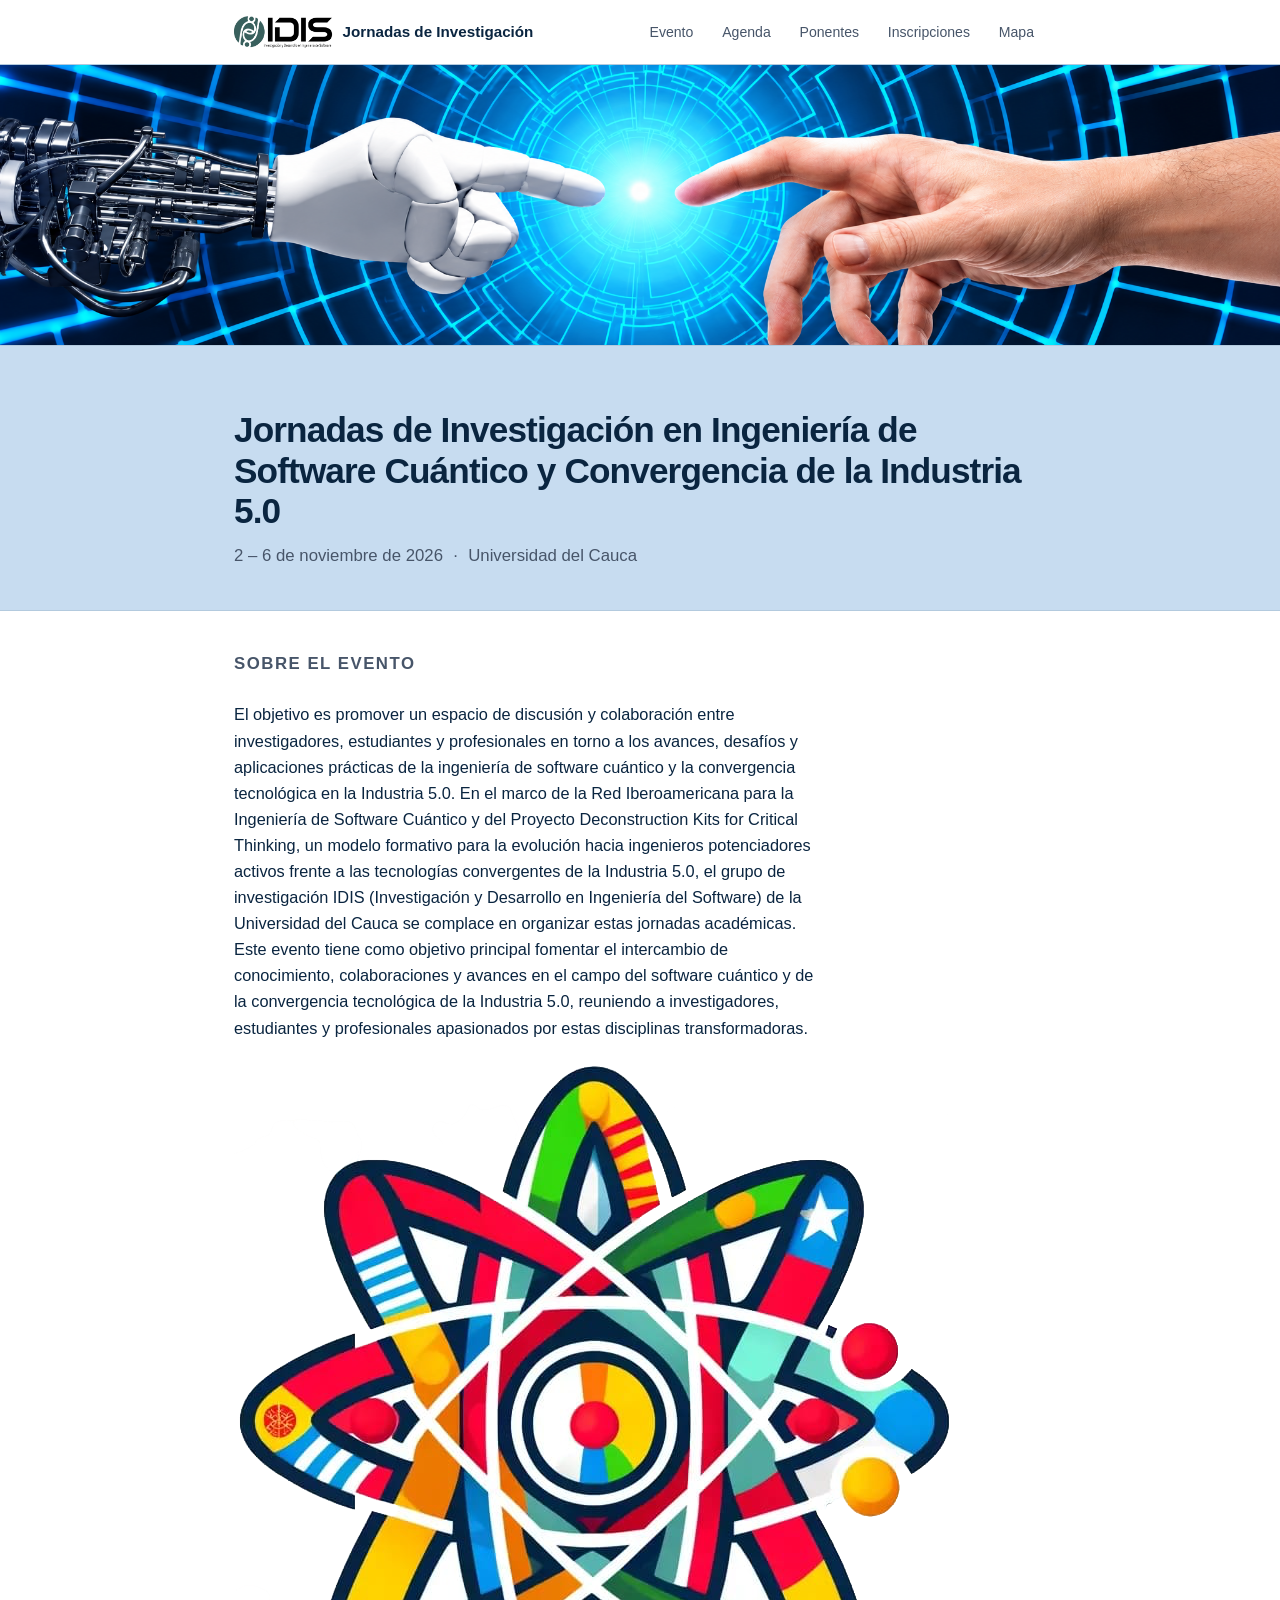
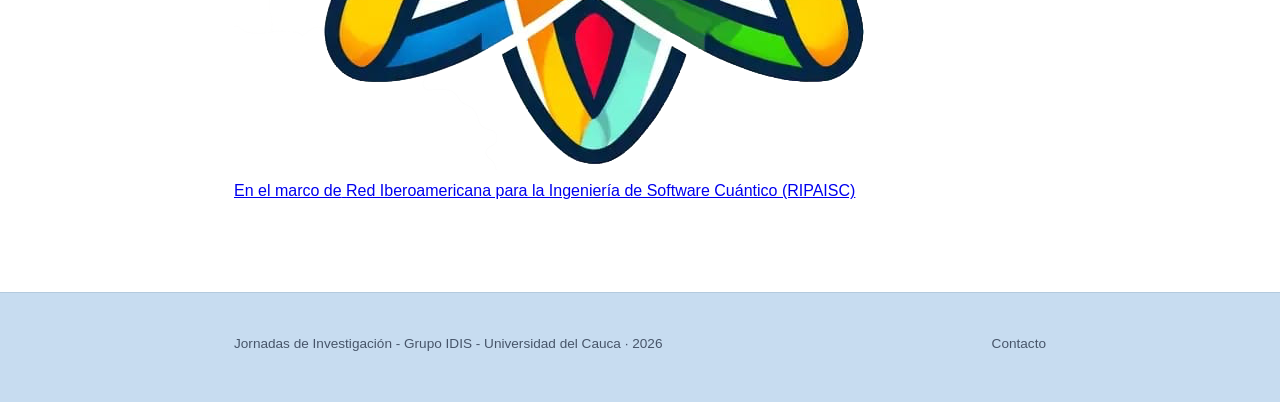
==== commit 46999b63: "Update RIPAISC logo image source in index.html" ====
--- a/index.html
+++ b/index.html
@@ -30,7 +30,7 @@
     <!-- 👇 Bloque RIPAISC -->
     <div class="red-card">
       <a href="https://www.ripaisc.net/" target="_blank" rel="noopener" class="red-card-link">
-        <img src="img/ripaisc-logo.png" alt="Red RIPAISC" class="red-card-logo">
+        <img src="img/ripaisc.png" alt="Red RIPAISC" class="red-card-logo">
         <div class="red-card-text">
           <span class="red-card-label">En el marco de</span>
           <span class="red-card-name">Red Iberoamericana para la Ingeniería de Software Cuántico (RIPAISC)</span>
